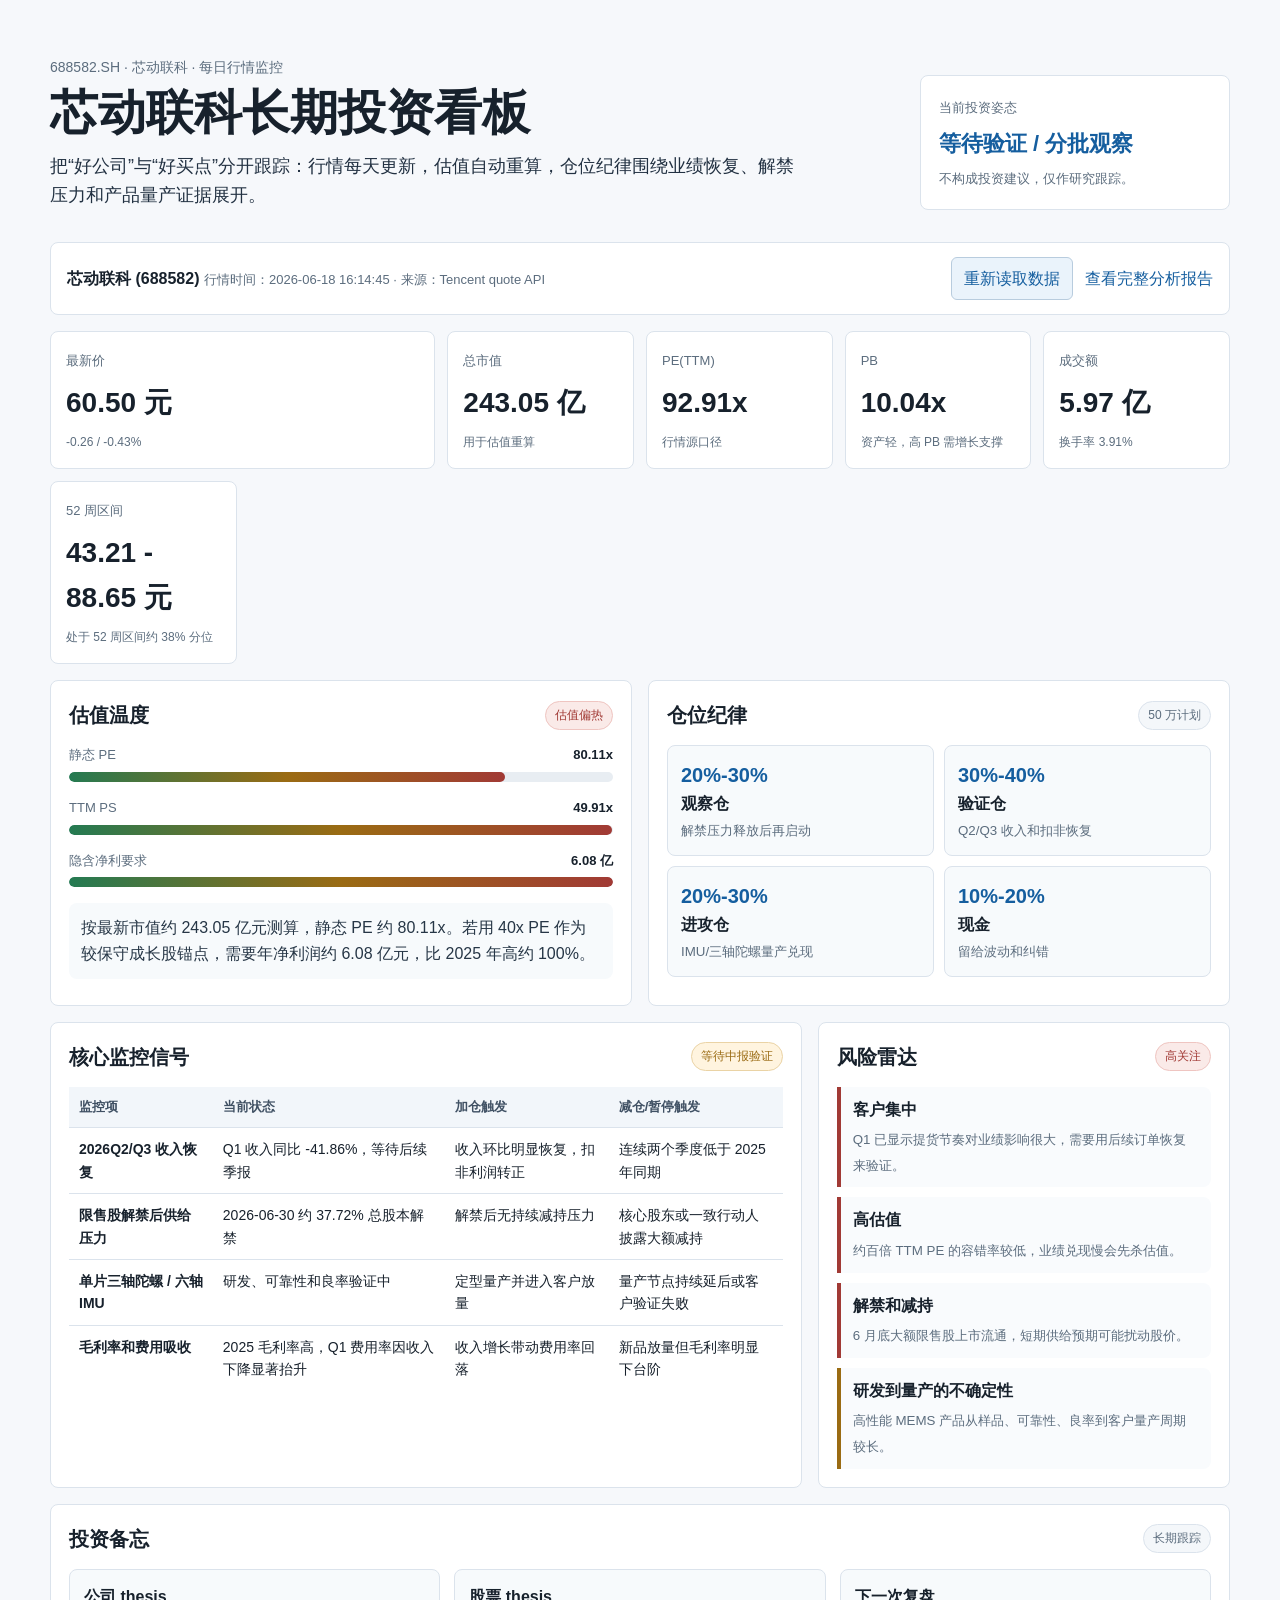
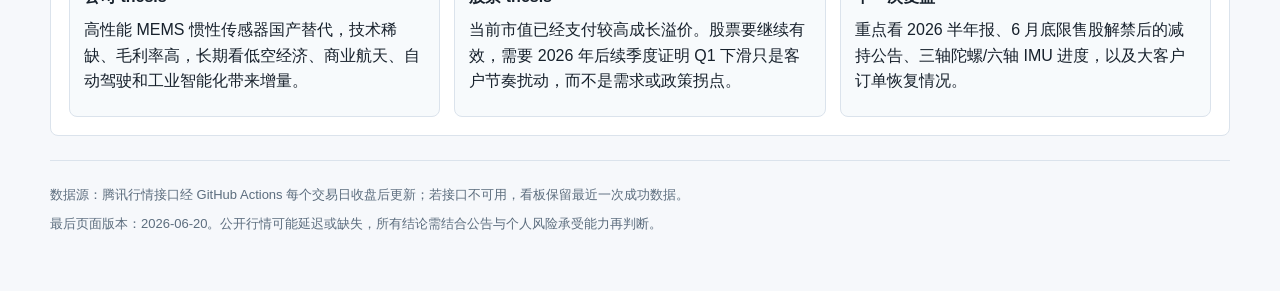
==== index.html @ a1826566 "Create XDLK investment dashboard" ====
<!doctype html>
<html lang="zh-CN">
<head>
  <meta charset="utf-8" />
  <meta name="viewport" content="width=device-width, initial-scale=1" />
  <title>芯动联科长期投资看板</title>
  <link rel="stylesheet" href="assets/styles.css" />
</head>
<body>
  <main class="shell">
    <header class="hero">
      <div>
        <div class="eyebrow">688582.SH · 芯动联科 · 每日行情监控</div>
        <h1>芯动联科长期投资看板</h1>
        <p class="lead">把“好公司”与“好买点”分开跟踪：行情每天更新，估值自动重算，仓位纪律围绕业绩恢复、解禁压力和产品量产证据展开。</p>
      </div>
      <div class="status-card">
        <span class="status-label">当前投资姿态</span>
        <strong id="actionPosture">等待验证 / 分批观察</strong>
        <small>不构成投资建议，仅作研究跟踪。</small>
      </div>
    </header>

    <section class="toolbar">
      <div>
        <strong id="quoteName">芯动联科</strong>
        <span id="quoteStamp">读取行情中...</span>
      </div>
      <div class="toolbar-actions">
        <button id="refreshButton" type="button">重新读取数据</button>
        <a href="芯动联科_长期投资分析_2026-06-20.html">查看完整分析报告</a>
      </div>
    </section>

    <section class="metric-grid">
      <article class="metric main">
        <span>最新价</span>
        <strong id="lastPrice">--</strong>
        <small id="priceChange">--</small>
      </article>
      <article class="metric">
        <span>总市值</span>
        <strong id="marketCap">--</strong>
        <small>用于估值重算</small>
      </article>
      <article class="metric">
        <span>PE(TTM)</span>
        <strong id="peTtm">--</strong>
        <small id="peSource">行情源口径</small>
      </article>
      <article class="metric">
        <span>PB</span>
        <strong id="pb">--</strong>
        <small>资产轻，高 PB 需增长支撑</small>
      </article>
      <article class="metric">
        <span>成交额</span>
        <strong id="amount">--</strong>
        <small id="turnover">--</small>
      </article>
      <article class="metric">
        <span>52 周区间</span>
        <strong id="range52w">--</strong>
        <small id="rangePosition">--</small>
      </article>
    </section>

    <section class="dashboard-grid">
      <article class="panel">
        <div class="panel-head">
          <h2>估值温度</h2>
          <span id="valuationBadge" class="badge warn">待计算</span>
        </div>
        <div class="bars">
          <div>
            <div class="bar-label"><span>静态 PE</span><strong id="staticPe">--</strong></div>
            <div class="bar"><i id="staticPeBar"></i></div>
          </div>
          <div>
            <div class="bar-label"><span>TTM PS</span><strong id="psTtm">--</strong></div>
            <div class="bar"><i id="psTtmBar"></i></div>
          </div>
          <div>
            <div class="bar-label"><span>隐含净利要求</span><strong id="impliedProfit">--</strong></div>
            <div class="bar"><i id="impliedProfitBar"></i></div>
          </div>
        </div>
        <p id="valuationRead" class="readout">正在根据最新行情重算估值。</p>
      </article>

      <article class="panel">
        <div class="panel-head">
          <h2>仓位纪律</h2>
          <span class="badge neutral">50 万计划</span>
        </div>
        <div class="allocation">
          <div><b>20%-30%</b><span>观察仓</span><small>解禁压力释放后再启动</small></div>
          <div><b>30%-40%</b><span>验证仓</span><small>Q2/Q3 收入和扣非恢复</small></div>
          <div><b>20%-30%</b><span>进攻仓</span><small>IMU/三轴陀螺量产兑现</small></div>
          <div><b>10%-20%</b><span>现金</span><small>留给波动和纠错</small></div>
        </div>
      </article>
    </section>

    <section class="dashboard-grid wide-left">
      <article class="panel">
        <div class="panel-head">
          <h2>核心监控信号</h2>
          <span class="badge warn">等待中报验证</span>
        </div>
        <table>
          <thead>
            <tr>
              <th>监控项</th>
              <th>当前状态</th>
              <th>加仓触发</th>
              <th>减仓/暂停触发</th>
            </tr>
          </thead>
          <tbody id="signalRows"></tbody>
        </table>
      </article>

      <article class="panel">
        <div class="panel-head">
          <h2>风险雷达</h2>
          <span id="riskBadge" class="badge bad">高关注</span>
        </div>
        <ul id="riskList" class="risk-list"></ul>
      </article>
    </section>

    <section class="panel">
      <div class="panel-head">
        <h2>投资备忘</h2>
        <span class="badge neutral">长期跟踪</span>
      </div>
      <div class="memo-grid">
        <div>
          <h3>公司 thesis</h3>
          <p>高性能 MEMS 惯性传感器国产替代，技术稀缺、毛利率高，长期看低空经济、商业航天、自动驾驶和工业智能化带来增量。</p>
        </div>
        <div>
          <h3>股票 thesis</h3>
          <p>当前市值已经支付较高成长溢价。股票要继续有效，需要 2026 年后续季度证明 Q1 下滑只是客户节奏扰动，而不是需求或政策拐点。</p>
        </div>
        <div>
          <h3>下一次复盘</h3>
          <p>重点看 2026 半年报、6 月底限售股解禁后的减持公告、三轴陀螺/六轴 IMU 进度，以及大客户订单恢复情况。</p>
        </div>
      </div>
    </section>

    <footer>
      <p>数据源：腾讯行情接口经 GitHub Actions 每个交易日收盘后更新；若接口不可用，看板保留最近一次成功数据。</p>
      <p>最后页面版本：2026-06-20。公开行情可能延迟或缺失，所有结论需结合公告与个人风险承受能力再判断。</p>
    </footer>
  </main>
  <script src="assets/app.js"></script>
</body>
</html>
---- assets/styles.css ----
:root {
  --bg: #f6f8fb;
  --panel: #ffffff;
  --ink: #17212c;
  --muted: #5c6d7e;
  --line: #dbe3ec;
  --blue: #155e9f;
  --green: #247a52;
  --amber: #9a6b13;
  --red: #a13a35;
  --soft-blue: #eaf3fb;
  --soft-green: #eaf6ef;
  --soft-amber: #fff4df;
  --soft-red: #faeae8;
}

* { box-sizing: border-box; }

body {
  margin: 0;
  font-family: "Microsoft YaHei", "PingFang SC", Arial, sans-serif;
  background: var(--bg);
  color: var(--ink);
  line-height: 1.6;
}

a { color: var(--blue); text-decoration: none; }
a:hover { text-decoration: underline; }

.shell {
  width: min(1180px, calc(100% - 32px));
  margin: 0 auto;
  padding: 28px 0 48px;
}

.hero {
  display: grid;
  grid-template-columns: 1fr 310px;
  gap: 28px;
  align-items: end;
  padding: 28px 0 24px;
}

.eyebrow {
  color: var(--muted);
  font-size: 14px;
  margin-bottom: 8px;
}

h1 {
  margin: 0 0 12px;
  font-size: clamp(30px, 5vw, 48px);
  line-height: 1.12;
  letter-spacing: 0;
}

h2 { margin: 0; font-size: 20px; }
h3 { margin: 0 0 8px; font-size: 16px; }
p { margin: 8px 0; }

.lead {
  max-width: 760px;
  margin: 0;
  font-size: 18px;
  color: #223142;
}

.status-card,
.metric,
.panel,
.toolbar {
  background: var(--panel);
  border: 1px solid var(--line);
  border-radius: 8px;
}

.status-card {
  padding: 18px;
}

.status-label,
.metric span,
.toolbar span,
footer {
  color: var(--muted);
  font-size: 13px;
}

.status-card strong {
  display: block;
  margin: 6px 0 4px;
  color: var(--blue);
  font-size: 22px;
}

.status-card small { color: var(--muted); }

.toolbar {
  display: flex;
  justify-content: space-between;
  gap: 18px;
  align-items: center;
  padding: 14px 16px;
  margin: 8px 0 16px;
}

.toolbar-actions {
  display: flex;
  gap: 12px;
  align-items: center;
  flex-wrap: wrap;
}

button {
  border: 1px solid #b8ccde;
  background: var(--soft-blue);
  color: var(--blue);
  border-radius: 6px;
  padding: 8px 12px;
  cursor: pointer;
  font: inherit;
}

button:hover { background: #dcebf7; }

.metric-grid {
  display: grid;
  grid-template-columns: repeat(6, 1fr);
  gap: 12px;
  margin-bottom: 16px;
}

.metric {
  padding: 15px;
  min-height: 116px;
}

.metric.main {
  grid-column: span 2;
}

.metric strong {
  display: block;
  font-size: 28px;
  margin: 8px 0 2px;
}

.metric small {
  color: var(--muted);
  font-size: 12px;
}

.up { color: var(--red); }
.down { color: var(--green); }

.dashboard-grid {
  display: grid;
  grid-template-columns: 1fr 1fr;
  gap: 16px;
  margin-bottom: 16px;
}

.dashboard-grid.wide-left {
  grid-template-columns: 1.55fr .85fr;
}

.panel {
  padding: 18px;
}

.panel-head {
  display: flex;
  justify-content: space-between;
  gap: 12px;
  align-items: center;
  margin-bottom: 14px;
}

.badge {
  display: inline-flex;
  align-items: center;
  border-radius: 999px;
  padding: 4px 9px;
  font-size: 12px;
  border: 1px solid var(--line);
}

.badge.good { color: var(--green); background: var(--soft-green); border-color: #c8e4d3; }
.badge.warn { color: var(--amber); background: var(--soft-amber); border-color: #ead3a5; }
.badge.bad { color: var(--red); background: var(--soft-red); border-color: #efc5c1; }
.badge.neutral { color: var(--muted); background: #f4f7fa; }

.bars {
  display: grid;
  gap: 16px;
}

.bar-label {
  display: flex;
  justify-content: space-between;
  color: var(--muted);
  font-size: 13px;
  margin-bottom: 6px;
}

.bar-label strong { color: var(--ink); }

.bar {
  width: 100%;
  height: 10px;
  border-radius: 999px;
  background: #e8edf2;
  overflow: hidden;
}

.bar i {
  display: block;
  height: 100%;
  width: 0%;
  border-radius: inherit;
  background: linear-gradient(90deg, var(--green), var(--amber), var(--red));
}

.readout {
  margin-top: 16px;
  padding: 12px;
  background: #f7fafc;
  border-radius: 8px;
  color: #263646;
}

.allocation {
  display: grid;
  grid-template-columns: repeat(2, 1fr);
  gap: 10px;
}

.allocation div {
  padding: 13px;
  border-radius: 8px;
  background: #f7fafc;
  border: 1px solid var(--line);
}

.allocation b {
  display: block;
  color: var(--blue);
  font-size: 20px;
}

.allocation span { display: block; font-weight: 700; }
.allocation small { color: var(--muted); }

table {
  width: 100%;
  border-collapse: collapse;
  font-size: 14px;
}

th, td {
  text-align: left;
  vertical-align: top;
  padding: 10px;
  border-bottom: 1px solid var(--line);
}

th {
  background: #f2f6fa;
  color: #405164;
  font-size: 13px;
}

tr:last-child td { border-bottom: 0; }

.risk-list {
  list-style: none;
  padding: 0;
  margin: 0;
  display: grid;
  gap: 10px;
}

.risk-list li {
  border-left: 4px solid var(--amber);
  background: #f9fbfd;
  border-radius: 0 8px 8px 0;
  padding: 10px 12px;
}

.risk-list li.high { border-left-color: var(--red); }
.risk-list b { display: block; margin-bottom: 4px; }
.risk-list small { color: var(--muted); }

.memo-grid {
  display: grid;
  grid-template-columns: repeat(3, 1fr);
  gap: 14px;
}

.memo-grid div {
  background: #f7fafc;
  border: 1px solid var(--line);
  border-radius: 8px;
  padding: 14px;
}

footer {
  margin-top: 24px;
  border-top: 1px solid var(--line);
  padding-top: 16px;
}

@media (max-width: 980px) {
  .hero,
  .dashboard-grid,
  .dashboard-grid.wide-left,
  .memo-grid {
    grid-template-columns: 1fr;
  }

  .metric-grid {
    grid-template-columns: repeat(2, 1fr);
  }

  .metric.main {
    grid-column: span 2;
  }
}

@media (max-width: 620px) {
  .shell { width: min(100% - 24px, 1180px); padding-top: 18px; }
  .toolbar { align-items: flex-start; flex-direction: column; }
  .metric-grid { grid-template-columns: 1fr; }
  .metric.main { grid-column: auto; }
  .allocation { grid-template-columns: 1fr; }
  table { display: block; overflow-x: auto; white-space: nowrap; }
  .panel { padding: 14px; }
}
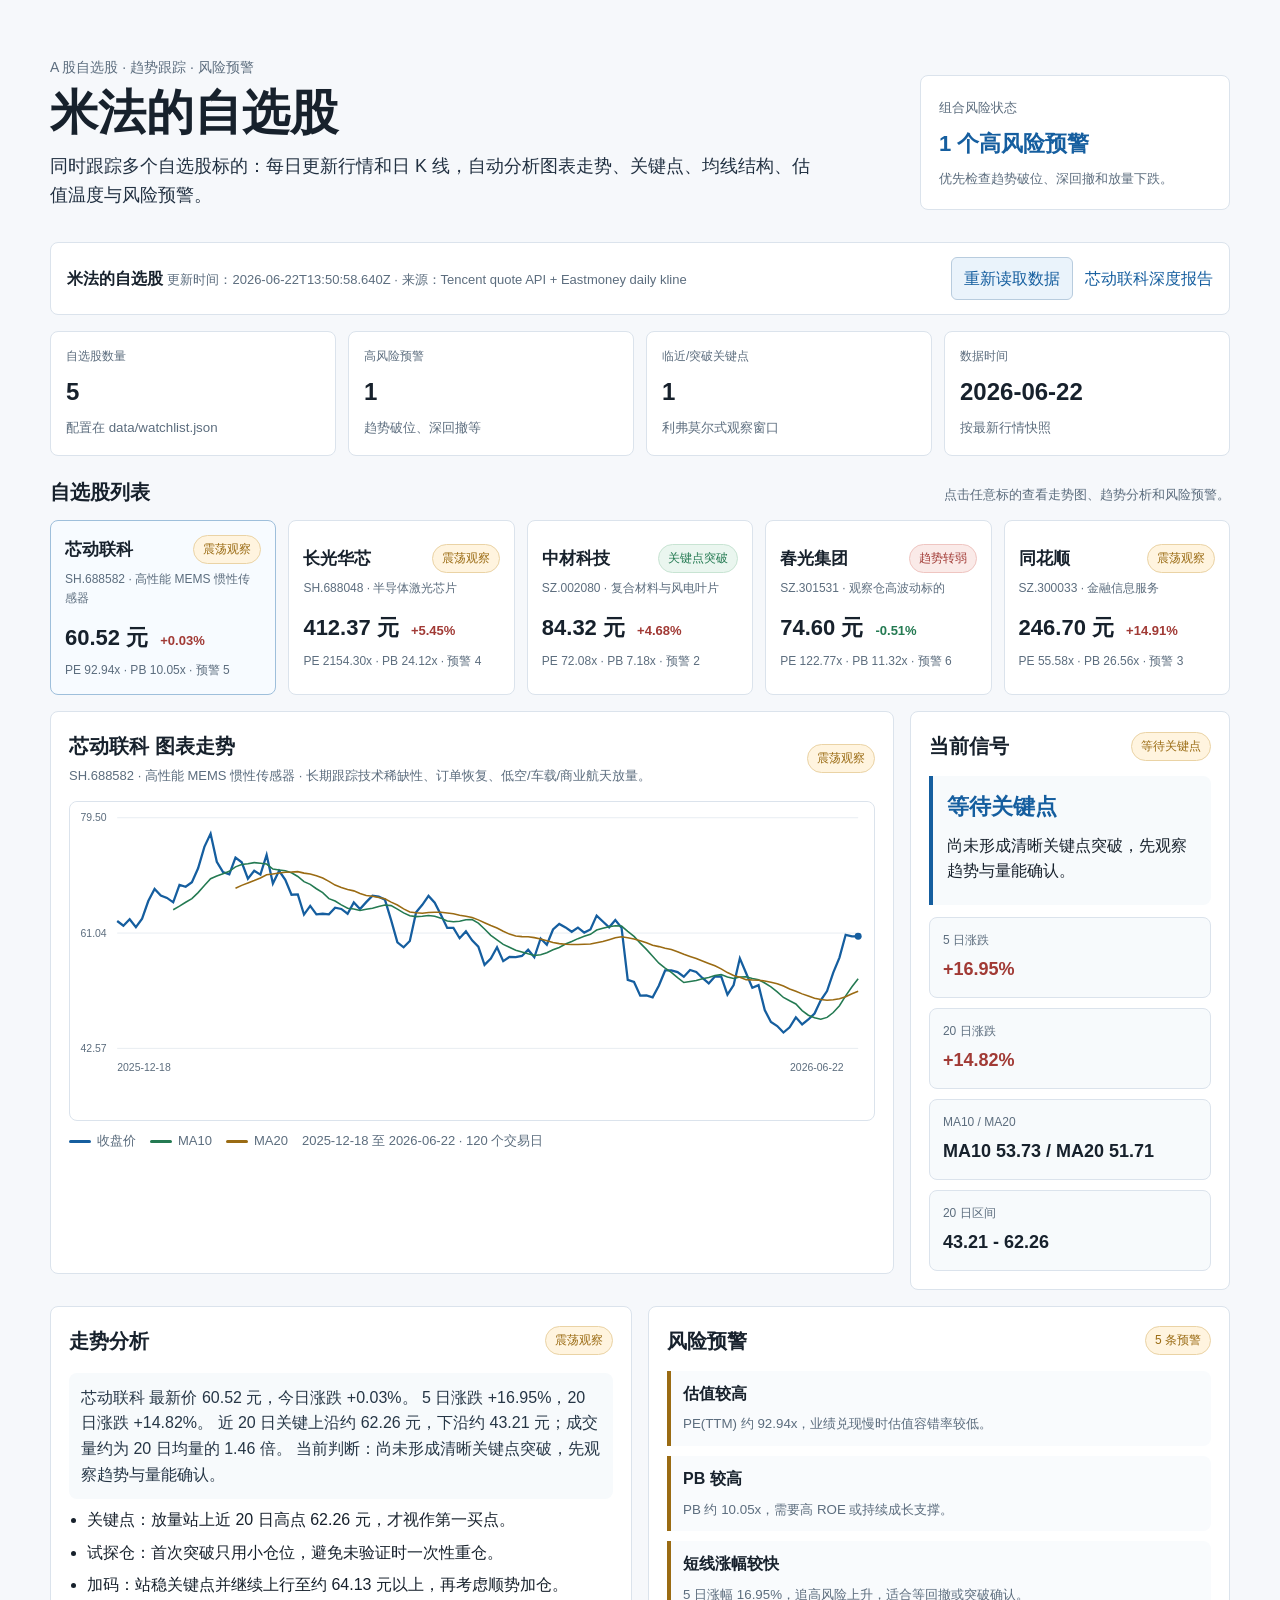
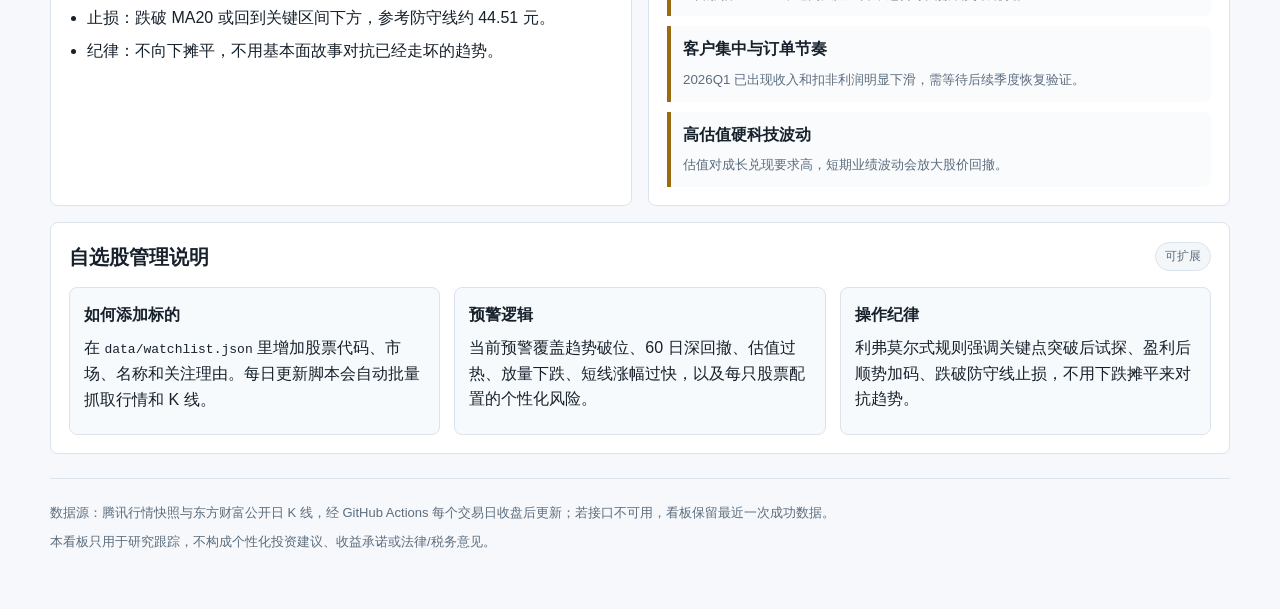
==== commit b47e8b0e: "Convert dashboard to Mifa watchlist" ====
--- a/index.html
+++ b/index.html
@@ -3,128 +3,116 @@
 <head>
   <meta charset="utf-8" />
   <meta name="viewport" content="width=device-width, initial-scale=1" />
-  <title>芯动联科长期投资看板</title>
+  <title>米法的自选股</title>
   <link rel="stylesheet" href="assets/styles.css" />
 </head>
 <body>
   <main class="shell">
     <header class="hero">
       <div>
-        <div class="eyebrow">688582.SH · 芯动联科 · 每日行情监控</div>
-        <h1>芯动联科长期投资看板</h1>
-        <p class="lead">把“好公司”与“好买点”分开跟踪：行情每天更新，估值自动重算，仓位纪律围绕业绩恢复、解禁压力和产品量产证据展开。</p>
+        <div class="eyebrow">A 股自选股 · 趋势跟踪 · 风险预警</div>
+        <h1>米法的自选股</h1>
+        <p class="lead">同时跟踪多个自选股标的：每日更新行情和日 K 线，自动分析图表走势、关键点、均线结构、估值温度与风险预警。</p>
       </div>
       <div class="status-card">
-        <span class="status-label">当前投资姿态</span>
-        <strong id="actionPosture">等待验证 / 分批观察</strong>
-        <small>不构成投资建议，仅作研究跟踪。</small>
+        <span class="status-label">组合风险状态</span>
+        <strong id="portfolioStatus">等待数据加载</strong>
+        <small id="portfolioNote">研究跟踪信号，不构成收益承诺。</small>
       </div>
     </header>
 
     <section class="toolbar">
       <div>
-        <strong id="quoteName">芯动联科</strong>
-        <span id="quoteStamp">读取行情中...</span>
+        <strong id="projectName">米法的自选股</strong>
+        <span id="dataStamp">读取自选股数据中...</span>
       </div>
       <div class="toolbar-actions">
         <button id="refreshButton" type="button">重新读取数据</button>
-        <a href="芯动联科_长期投资分析_2026-06-20.html">查看完整分析报告</a>
+        <a href="芯动联科_长期投资分析_2026-06-20.html">芯动联科深度报告</a>
       </div>
     </section>
 
-    <section class="metric-grid">
-      <article class="metric main">
-        <span>最新价</span>
-        <strong id="lastPrice">--</strong>
-        <small id="priceChange">--</small>
+    <section class="portfolio-strip">
+      <article class="portfolio-metric">
+        <span>自选股数量</span>
+        <strong id="stockCount">--</strong>
+        <small>配置在 data/watchlist.json</small>
       </article>
-      <article class="metric">
-        <span>总市值</span>
-        <strong id="marketCap">--</strong>
-        <small>用于估值重算</small>
+      <article class="portfolio-metric">
+        <span>高风险预警</span>
+        <strong id="highRiskCount">--</strong>
+        <small>趋势破位、深回撤等</small>
       </article>
-      <article class="metric">
-        <span>PE(TTM)</span>
-        <strong id="peTtm">--</strong>
-        <small id="peSource">行情源口径</small>
+      <article class="portfolio-metric">
+        <span>临近/突破关键点</span>
+        <strong id="setupCount">--</strong>
+        <small>利弗莫尔式观察窗口</small>
       </article>
-      <article class="metric">
-        <span>PB</span>
-        <strong id="pb">--</strong>
-        <small>资产轻，高 PB 需增长支撑</small>
+      <article class="portfolio-metric">
+        <span>数据时间</span>
+        <strong id="latestTradeDate">--</strong>
+        <small>按最新行情快照</small>
       </article>
-      <article class="metric">
-        <span>成交额</span>
-        <strong id="amount">--</strong>
-        <small id="turnover">--</small>
+    </section>
+
+    <section>
+      <div class="section-head">
+        <h2>自选股列表</h2>
+        <span class="subtle">点击任意标的查看走势图、趋势分析和风险预警。</span>
+      </div>
+      <div id="watchlistGrid" class="watchlist-grid"></div>
+    </section>
+
+    <section class="detail-layout">
+      <article class="panel chart-panel">
+        <div class="panel-head">
+          <div>
+            <h2 id="detailTitle">图表走势</h2>
+            <p id="detailSubtitle" class="subtle">收盘价、MA10、MA20；自动更新。</p>
+          </div>
+          <span id="trendBadge" class="badge neutral">等待计算</span>
+        </div>
+        <div id="priceChart" class="chart"></div>
+        <div class="chart-legend">
+          <span><i class="close-line"></i>收盘价</span>
+          <span><i class="ma10-line"></i>MA10</span>
+          <span><i class="ma20-line"></i>MA20</span>
+          <span id="chartRange">--</span>
+        </div>
       </article>
-      <article class="metric">
-        <span>52 周区间</span>
-        <strong id="range52w">--</strong>
-        <small id="rangePosition">--</small>
-      </article>
+
+      <aside class="panel">
+        <div class="panel-head">
+          <h2>当前信号</h2>
+          <span id="livermoreBadge" class="badge neutral">规则信号</span>
+        </div>
+        <div class="decision-box">
+          <strong id="livermoreAction">等待计算</strong>
+          <p id="livermoreReason">按趋势、关键点、回撤防守和成交量确认生成规则化建议。</p>
+        </div>
+        <div class="trend-grid compact">
+          <div><span>5 日涨跌</span><strong id="ret5">--</strong></div>
+          <div><span>20 日涨跌</span><strong id="ret20">--</strong></div>
+          <div><span>MA10 / MA20</span><strong id="maState">--</strong></div>
+          <div><span>20 日区间</span><strong id="pivotRange">--</strong></div>
+        </div>
+      </aside>
     </section>
 
     <section class="dashboard-grid">
       <article class="panel">
         <div class="panel-head">
-          <h2>估值温度</h2>
-          <span id="valuationBadge" class="badge warn">待计算</span>
+          <h2>走势分析</h2>
+          <span id="setupBadge" class="badge warn">待计算</span>
         </div>
-        <div class="bars">
-          <div>
-            <div class="bar-label"><span>静态 PE</span><strong id="staticPe">--</strong></div>
-            <div class="bar"><i id="staticPeBar"></i></div>
-          </div>
-          <div>
-            <div class="bar-label"><span>TTM PS</span><strong id="psTtm">--</strong></div>
-            <div class="bar"><i id="psTtmBar"></i></div>
-          </div>
-          <div>
-            <div class="bar-label"><span>隐含净利要求</span><strong id="impliedProfit">--</strong></div>
-            <div class="bar"><i id="impliedProfitBar"></i></div>
-          </div>
-        </div>
-        <p id="valuationRead" class="readout">正在根据最新行情重算估值。</p>
+        <p id="trendRead" class="readout">正在根据历史走势生成分析。</p>
+        <ul id="operationRules" class="rule-list"></ul>
       </article>
 
       <article class="panel">
         <div class="panel-head">
-          <h2>仓位纪律</h2>
-          <span class="badge neutral">50 万计划</span>
-        </div>
-        <div class="allocation">
-          <div><b>20%-30%</b><span>观察仓</span><small>解禁压力释放后再启动</small></div>
-          <div><b>30%-40%</b><span>验证仓</span><small>Q2/Q3 收入和扣非恢复</small></div>
-          <div><b>20%-30%</b><span>进攻仓</span><small>IMU/三轴陀螺量产兑现</small></div>
-          <div><b>10%-20%</b><span>现金</span><small>留给波动和纠错</small></div>
-        </div>
-      </article>
-    </section>
-
-    <section class="dashboard-grid wide-left">
-      <article class="panel">
-        <div class="panel-head">
-          <h2>核心监控信号</h2>
-          <span class="badge warn">等待中报验证</span>
-        </div>
-        <table>
-          <thead>
-            <tr>
-              <th>监控项</th>
-              <th>当前状态</th>
-              <th>加仓触发</th>
-              <th>减仓/暂停触发</th>
-            </tr>
-          </thead>
-          <tbody id="signalRows"></tbody>
-        </table>
-      </article>
-
-      <article class="panel">
-        <div class="panel-head">
-          <h2>风险雷达</h2>
-          <span id="riskBadge" class="badge bad">高关注</span>
+          <h2>风险预警</h2>
+          <span id="riskBadge" class="badge neutral">等待计算</span>
         </div>
         <ul id="riskList" class="risk-list"></ul>
       </article>
@@ -132,28 +120,28 @@
 
     <section class="panel">
       <div class="panel-head">
-        <h2>投资备忘</h2>
-        <span class="badge neutral">长期跟踪</span>
+        <h2>自选股管理说明</h2>
+        <span class="badge neutral">可扩展</span>
       </div>
       <div class="memo-grid">
         <div>
-          <h3>公司 thesis</h3>
-          <p>高性能 MEMS 惯性传感器国产替代，技术稀缺、毛利率高，长期看低空经济、商业航天、自动驾驶和工业智能化带来增量。</p>
+          <h3>如何添加标的</h3>
+          <p>在 <code>data/watchlist.json</code> 里增加股票代码、市场、名称和关注理由。每日更新脚本会自动批量抓取行情和 K 线。</p>
         </div>
         <div>
-          <h3>股票 thesis</h3>
-          <p>当前市值已经支付较高成长溢价。股票要继续有效，需要 2026 年后续季度证明 Q1 下滑只是客户节奏扰动，而不是需求或政策拐点。</p>
+          <h3>预警逻辑</h3>
+          <p>当前预警覆盖趋势破位、60 日深回撤、估值过热、放量下跌、短线涨幅过快，以及每只股票配置的个性化风险。</p>
         </div>
         <div>
-          <h3>下一次复盘</h3>
-          <p>重点看 2026 半年报、6 月底限售股解禁后的减持公告、三轴陀螺/六轴 IMU 进度，以及大客户订单恢复情况。</p>
+          <h3>操作纪律</h3>
+          <p>利弗莫尔式规则强调关键点突破后试探、盈利后顺势加码、跌破防守线止损，不用下跌摊平来对抗趋势。</p>
         </div>
       </div>
     </section>
 
     <footer>
-      <p>数据源：腾讯行情接口经 GitHub Actions 每个交易日收盘后更新；若接口不可用，看板保留最近一次成功数据。</p>
-      <p>最后页面版本：2026-06-20。公开行情可能延迟或缺失，所有结论需结合公告与个人风险承受能力再判断。</p>
+      <p>数据源：腾讯行情快照与东方财富公开日 K 线，经 GitHub Actions 每个交易日收盘后更新；若接口不可用，看板保留最近一次成功数据。</p>
+      <p>本看板只用于研究跟踪，不构成个性化投资建议、收益承诺或法律/税务意见。</p>
     </footer>
   </main>
   <script src="assets/app.js"></script>
--- a/assets/styles.css
+++ b/assets/styles.css
@@ -130,6 +130,107 @@
   margin-bottom: 16px;
 }
 
+.portfolio-strip {
+  display: grid;
+  grid-template-columns: repeat(4, 1fr);
+  gap: 12px;
+  margin-bottom: 20px;
+}
+
+.portfolio-metric {
+  background: var(--panel);
+  border: 1px solid var(--line);
+  border-radius: 8px;
+  padding: 15px;
+}
+
+.portfolio-metric span,
+.stock-code,
+.stock-meta {
+  display: block;
+  color: var(--muted);
+  font-size: 12px;
+}
+
+.portfolio-metric strong {
+  display: block;
+  margin: 6px 0 3px;
+  font-size: 24px;
+}
+
+.portfolio-metric small {
+  color: var(--muted);
+}
+
+.section-head {
+  display: flex;
+  align-items: baseline;
+  justify-content: space-between;
+  gap: 12px;
+  margin: 18px 0 12px;
+}
+
+.watchlist-grid {
+  display: grid;
+  grid-template-columns: repeat(5, minmax(0, 1fr));
+  gap: 12px;
+  margin-bottom: 16px;
+}
+
+.stock-card {
+  text-align: left;
+  border: 1px solid var(--line);
+  background: var(--panel);
+  border-radius: 8px;
+  padding: 14px;
+  color: var(--ink);
+  min-height: 148px;
+}
+
+.stock-card:hover,
+.stock-card.selected {
+  border-color: #9ebfdb;
+  background: #f7fbff;
+}
+
+.stock-top {
+  display: flex;
+  align-items: center;
+  justify-content: space-between;
+  gap: 8px;
+  margin-bottom: 6px;
+}
+
+.stock-top b {
+  font-size: 17px;
+}
+
+.stock-top .badge {
+  white-space: nowrap;
+  font-style: normal;
+}
+
+.stock-price {
+  display: block;
+  margin: 12px 0 6px;
+  font-size: 22px;
+  font-weight: 700;
+}
+
+.stock-price em {
+  display: inline-block;
+  margin-left: 6px;
+  font-size: 13px;
+  font-style: normal;
+}
+
+.detail-layout {
+  display: grid;
+  grid-template-columns: minmax(0, 1.45fr) minmax(320px, .55fr);
+  gap: 16px;
+  margin-bottom: 16px;
+}
+
 .metric {
   padding: 15px;
   min-height: 116px;
@@ -166,6 +267,10 @@
 
 .panel {
   padding: 18px;
+}
+
+.chart-panel {
+  margin-bottom: 16px;
 }
 
 .panel-head {
@@ -189,6 +294,107 @@
 .badge.warn { color: var(--amber); background: var(--soft-amber); border-color: #ead3a5; }
 .badge.bad { color: var(--red); background: var(--soft-red); border-color: #efc5c1; }
 .badge.neutral { color: var(--muted); background: #f4f7fa; }
+
+.subtle {
+  color: var(--muted);
+  font-size: 13px;
+  margin: 4px 0 0;
+}
+
+.chart {
+  width: 100%;
+  min-height: 320px;
+  border: 1px solid var(--line);
+  border-radius: 8px;
+  overflow: hidden;
+  background: #fff;
+}
+
+.chart svg {
+  display: block;
+  width: 100%;
+  height: auto;
+}
+
+.chart-legend {
+  display: flex;
+  flex-wrap: wrap;
+  gap: 14px;
+  align-items: center;
+  margin-top: 10px;
+  color: var(--muted);
+  font-size: 13px;
+}
+
+.chart-legend span {
+  display: inline-flex;
+  align-items: center;
+  gap: 6px;
+}
+
+.chart-legend i {
+  width: 22px;
+  height: 3px;
+  border-radius: 999px;
+  display: inline-block;
+}
+
+.close-line { background: var(--blue); }
+.ma10-line { background: var(--green); }
+.ma20-line { background: var(--amber); }
+
+.trend-grid {
+  display: grid;
+  grid-template-columns: repeat(2, minmax(0, 1fr));
+  gap: 10px;
+}
+
+.trend-grid.compact {
+  grid-template-columns: 1fr;
+}
+
+.trend-grid div {
+  padding: 13px;
+  border: 1px solid var(--line);
+  border-radius: 8px;
+  background: #f7fafc;
+}
+
+.trend-grid span {
+  display: block;
+  color: var(--muted);
+  font-size: 12px;
+}
+
+.trend-grid strong {
+  display: block;
+  margin-top: 5px;
+  font-size: 18px;
+}
+
+.decision-box {
+  border-left: 4px solid var(--blue);
+  background: #f7fafc;
+  border-radius: 0 8px 8px 0;
+  padding: 13px 14px;
+  margin-bottom: 12px;
+}
+
+.decision-box strong {
+  display: block;
+  color: var(--blue);
+  font-size: 22px;
+  margin-bottom: 4px;
+}
+
+.rule-list {
+  padding-left: 18px;
+  margin: 0;
+}
+
+.rule-list li {
+  margin: 7px 0;
+}
 
 .bars {
   display: grid;
@@ -314,11 +520,17 @@
   .hero,
   .dashboard-grid,
   .dashboard-grid.wide-left,
-  .memo-grid {
+  .memo-grid,
+  .detail-layout {
     grid-template-columns: 1fr;
   }
 
   .metric-grid {
+    grid-template-columns: repeat(2, 1fr);
+  }
+
+  .portfolio-strip,
+  .watchlist-grid {
     grid-template-columns: repeat(2, 1fr);
   }
 
@@ -332,7 +544,12 @@
   .toolbar { align-items: flex-start; flex-direction: column; }
   .metric-grid { grid-template-columns: 1fr; }
   .metric.main { grid-column: auto; }
+  .portfolio-strip,
+  .watchlist-grid { grid-template-columns: 1fr; }
   .allocation { grid-template-columns: 1fr; }
+  .trend-grid { grid-template-columns: 1fr; }
+  .section-head { align-items: flex-start; flex-direction: column; }
+  .chart { min-height: 230px; }
   table { display: block; overflow-x: auto; white-space: nowrap; }
   .panel { padding: 14px; }
 }
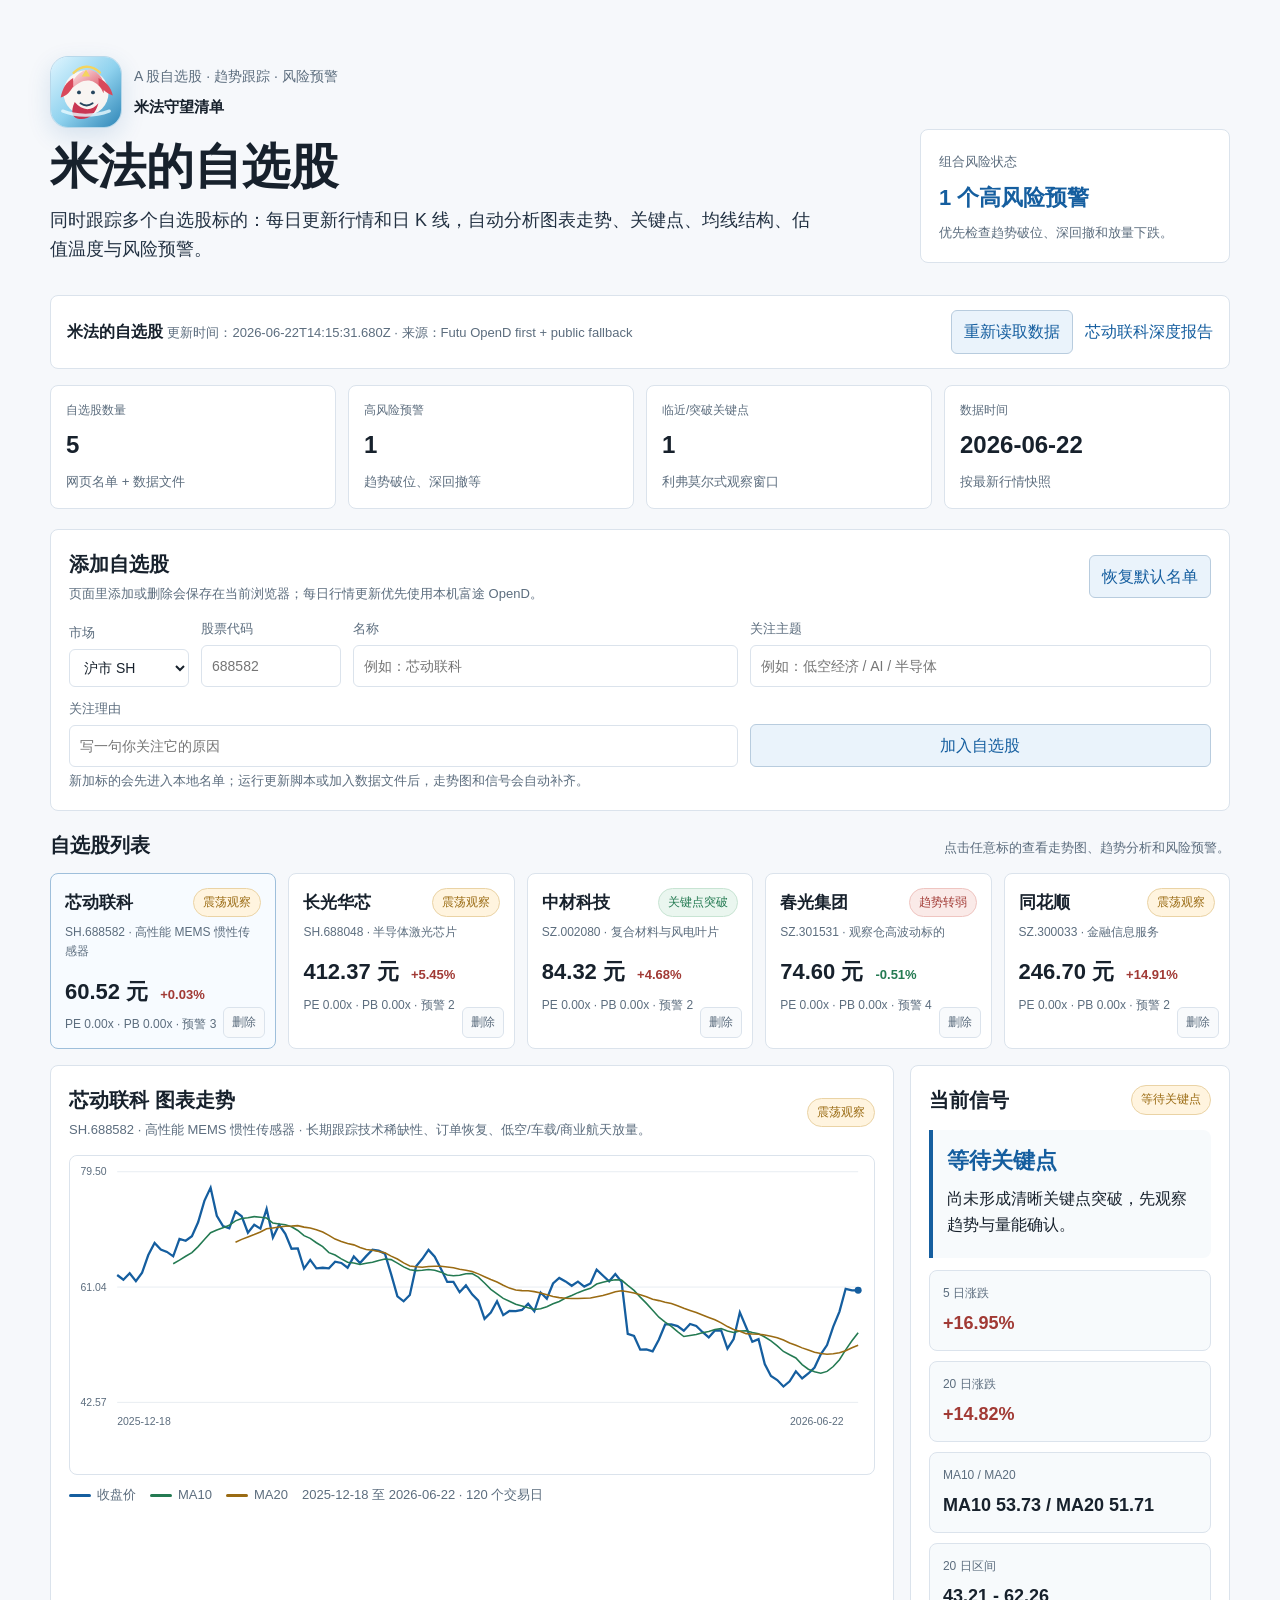
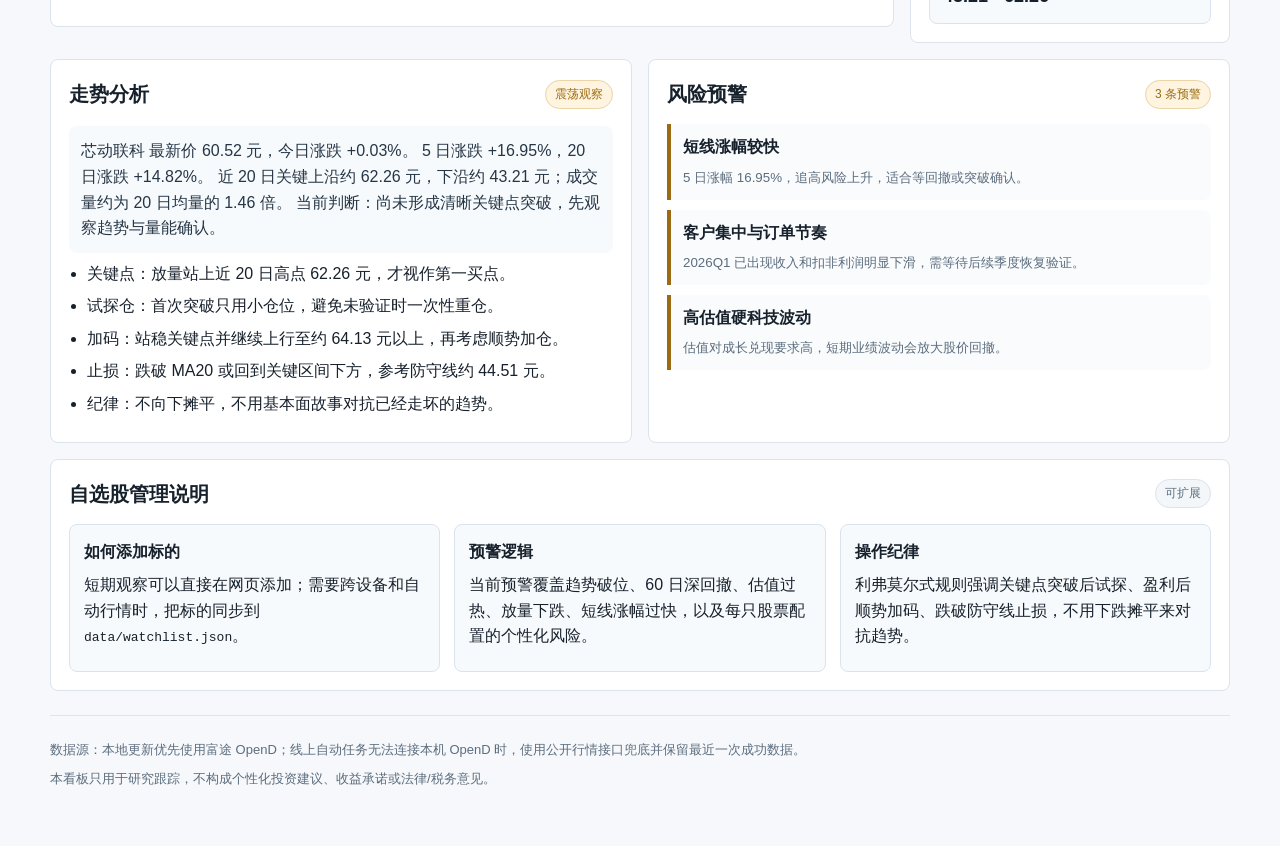
==== commit 472e7db7: "Add Futu-backed watchlist management" ====
--- a/index.html
+++ b/index.html
@@ -9,8 +9,14 @@
 <body>
   <main class="shell">
     <header class="hero">
-      <div>
-        <div class="eyebrow">A 股自选股 · 趋势跟踪 · 风险预警</div>
+      <div class="hero-copy">
+        <div class="brand-lockup">
+          <img class="mipha-photo" src="assets/mipha.jpg" alt="米法头像" onerror="this.src='assets/mipha-placeholder.svg'; this.onerror=null;" />
+          <div>
+            <div class="eyebrow">A 股自选股 · 趋势跟踪 · 风险预警</div>
+            <strong>米法守望清单</strong>
+          </div>
+        </div>
         <h1>米法的自选股</h1>
         <p class="lead">同时跟踪多个自选股标的：每日更新行情和日 K 线，自动分析图表走势、关键点、均线结构、估值温度与风险预警。</p>
       </div>
@@ -36,7 +42,7 @@
       <article class="portfolio-metric">
         <span>自选股数量</span>
         <strong id="stockCount">--</strong>
-        <small>配置在 data/watchlist.json</small>
+        <small>网页名单 + 数据文件</small>
       </article>
       <article class="portfolio-metric">
         <span>高风险预警</span>
@@ -53,6 +59,43 @@
         <strong id="latestTradeDate">--</strong>
         <small>按最新行情快照</small>
       </article>
+    </section>
+
+    <section class="panel watchlist-manager">
+      <div class="panel-head">
+        <div>
+          <h2>添加自选股</h2>
+          <p class="subtle">页面里添加或删除会保存在当前浏览器；每日行情更新优先使用本机富途 OpenD。</p>
+        </div>
+        <button id="restoreWatchlistButton" type="button">恢复默认名单</button>
+      </div>
+      <form id="watchlistForm" class="watchlist-form">
+        <label>
+          市场
+          <select id="watchMarket" required>
+            <option value="SH">沪市 SH</option>
+            <option value="SZ">深市 SZ</option>
+          </select>
+        </label>
+        <label>
+          股票代码
+          <input id="watchCode" inputmode="numeric" pattern="[0-9]{6}" maxlength="6" placeholder="688582" required />
+        </label>
+        <label>
+          名称
+          <input id="watchName" placeholder="例如：芯动联科" required />
+        </label>
+        <label>
+          关注主题
+          <input id="watchTheme" placeholder="例如：低空经济 / AI / 半导体" />
+        </label>
+        <label class="wide-field">
+          关注理由
+          <input id="watchReason" placeholder="写一句你关注它的原因" />
+        </label>
+        <button type="submit">加入自选股</button>
+      </form>
+      <p id="watchlistFormNote" class="subtle">新加标的会先进入本地名单；运行更新脚本或加入数据文件后，走势图和信号会自动补齐。</p>
     </section>
 
     <section>
@@ -126,7 +169,7 @@
       <div class="memo-grid">
         <div>
           <h3>如何添加标的</h3>
-          <p>在 <code>data/watchlist.json</code> 里增加股票代码、市场、名称和关注理由。每日更新脚本会自动批量抓取行情和 K 线。</p>
+          <p>短期观察可以直接在网页添加；需要跨设备和自动行情时，把标的同步到 <code>data/watchlist.json</code>。</p>
         </div>
         <div>
           <h3>预警逻辑</h3>
@@ -140,7 +183,7 @@
     </section>
 
     <footer>
-      <p>数据源：腾讯行情快照与东方财富公开日 K 线，经 GitHub Actions 每个交易日收盘后更新；若接口不可用，看板保留最近一次成功数据。</p>
+      <p>数据源：本地更新优先使用富途 OpenD；线上自动任务无法连接本机 OpenD 时，使用公开行情接口兜底并保留最近一次成功数据。</p>
       <p>本看板只用于研究跟踪，不构成个性化投资建议、收益承诺或法律/税务意见。</p>
     </footer>
   </main>
--- a/assets/styles.css
+++ b/assets/styles.css
@@ -41,6 +41,33 @@
   padding: 28px 0 24px;
 }
 
+.hero-copy {
+  min-width: 0;
+}
+
+.brand-lockup {
+  display: flex;
+  align-items: center;
+  gap: 12px;
+  margin-bottom: 12px;
+}
+
+.brand-lockup strong {
+  display: block;
+  font-size: 15px;
+}
+
+.mipha-photo {
+  width: 72px;
+  height: 72px;
+  border-radius: 18px;
+  object-fit: cover;
+  border: 1px solid #b8d8ea;
+  box-shadow: 0 8px 24px rgba(21, 94, 159, 0.14);
+  background: #eaf3fb;
+  flex: 0 0 auto;
+}
+
 .eyebrow {
   color: var(--muted);
   font-size: 14px;
@@ -123,6 +150,30 @@
 
 button:hover { background: #dcebf7; }
 
+input,
+select {
+  width: 100%;
+  border: 1px solid var(--line);
+  background: #fff;
+  border-radius: 6px;
+  padding: 9px 10px;
+  color: var(--ink);
+  font: inherit;
+}
+
+label {
+  display: grid;
+  gap: 5px;
+  color: var(--muted);
+  font-size: 13px;
+}
+
+label input,
+label select {
+  color: var(--ink);
+  font-size: 14px;
+}
+
 .metric-grid {
   display: grid;
   grid-template-columns: repeat(6, 1fr);
@@ -178,19 +229,52 @@
 }
 
 .stock-card {
-  text-align: left;
+  position: relative;
   border: 1px solid var(--line);
   background: var(--panel);
   border-radius: 8px;
-  padding: 14px;
   color: var(--ink);
   min-height: 148px;
+  overflow: hidden;
 }
 
 .stock-card:hover,
 .stock-card.selected {
   border-color: #9ebfdb;
   background: #f7fbff;
+}
+
+.stock-card-main {
+  display: block;
+  width: 100%;
+  min-height: 148px;
+  padding: 14px;
+  border: 0;
+  border-radius: 0;
+  background: transparent;
+  color: inherit;
+  text-align: left;
+}
+
+.stock-card-main:hover {
+  background: transparent;
+}
+
+.stock-delete {
+  position: absolute;
+  right: 10px;
+  bottom: 10px;
+  padding: 5px 8px;
+  background: #f8fafc;
+  color: var(--muted);
+  border-color: var(--line);
+  font-size: 12px;
+}
+
+.stock-delete:hover {
+  color: var(--red);
+  background: var(--soft-red);
+  border-color: #efc5c1;
 }
 
 .stock-top {
@@ -267,6 +351,25 @@
 
 .panel {
   padding: 18px;
+}
+
+.watchlist-manager {
+  margin-bottom: 18px;
+}
+
+.watchlist-form {
+  display: grid;
+  grid-template-columns: 120px 140px 1fr 1.2fr;
+  gap: 12px;
+  align-items: end;
+}
+
+.watchlist-form .wide-field {
+  grid-column: span 3;
+}
+
+.watchlist-form button[type="submit"] {
+  min-height: 41px;
 }
 
 .chart-panel {
@@ -493,7 +596,9 @@
   padding: 10px 12px;
 }
 
-.risk-list li.high { border-left-color: var(--red); }
+.risk-list li.high,
+.risk-list li.bad { border-left-color: var(--red); }
+.risk-list li.good { border-left-color: var(--green); }
 .risk-list b { display: block; margin-bottom: 4px; }
 .risk-list small { color: var(--muted); }
 
@@ -534,6 +639,14 @@
     grid-template-columns: repeat(2, 1fr);
   }
 
+  .watchlist-form {
+    grid-template-columns: repeat(2, 1fr);
+  }
+
+  .watchlist-form .wide-field {
+    grid-column: span 2;
+  }
+
   .metric.main {
     grid-column: span 2;
   }
@@ -546,6 +659,8 @@
   .metric.main { grid-column: auto; }
   .portfolio-strip,
   .watchlist-grid { grid-template-columns: 1fr; }
+  .watchlist-form,
+  .watchlist-form .wide-field { grid-template-columns: 1fr; grid-column: auto; }
   .allocation { grid-template-columns: 1fr; }
   .trend-grid { grid-template-columns: 1fr; }
   .section-head { align-items: flex-start; flex-direction: column; }
